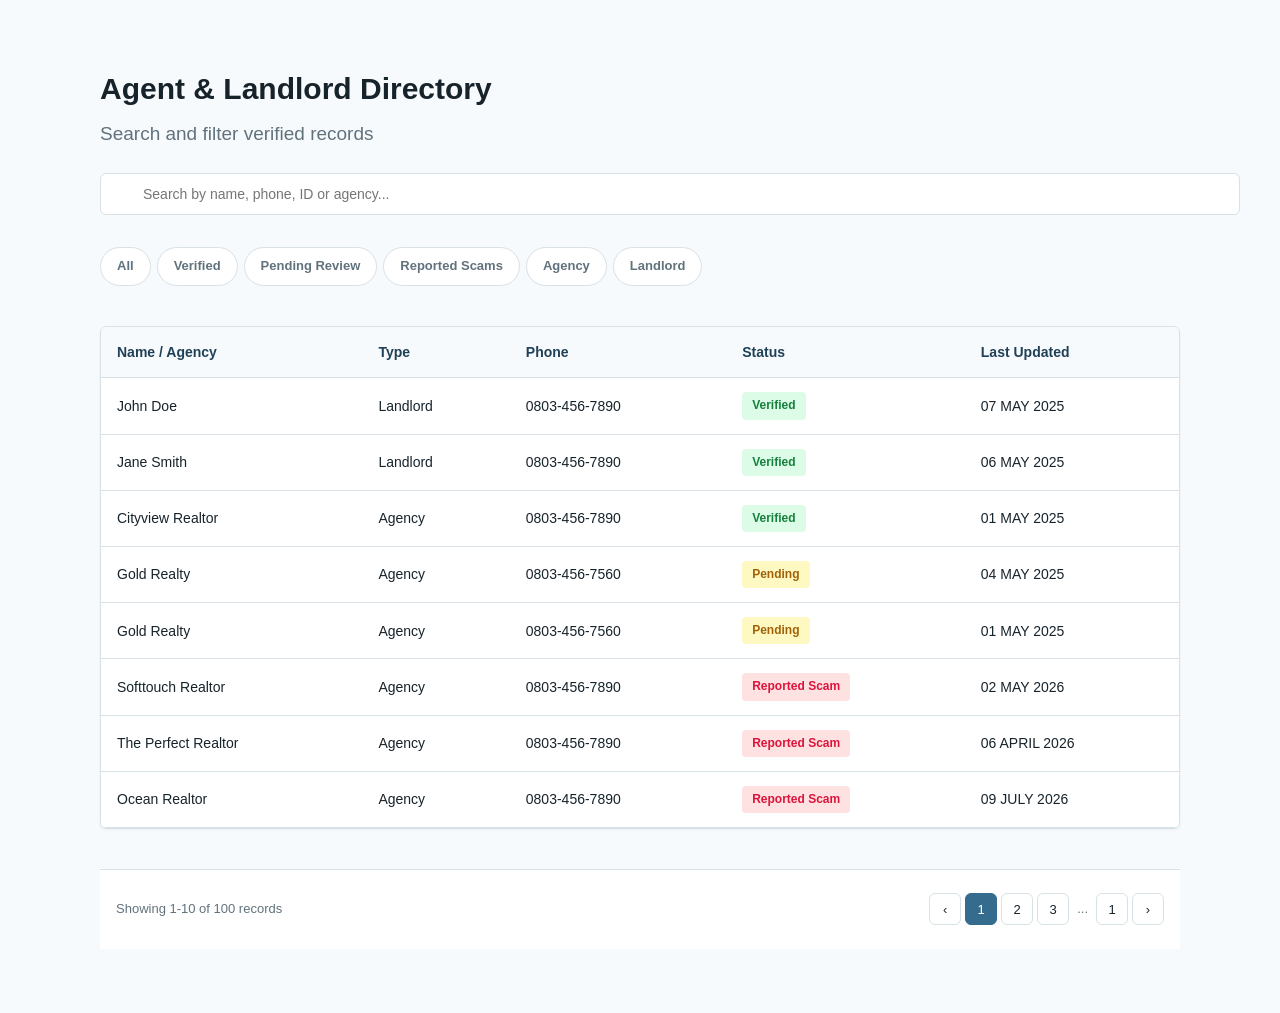
==== directory.html @ 275ce9a8 "save local files before merge" ====
<!DOCTYPE html>
<html lang="en">
<head>
    <meta charset="UTF-8">
    <meta name="viewport" content="width=device-width, initial-scale=1.0">
    <title>Agent & Landlord Directory - Lagos Rent Check</title>
    <link rel="stylesheet" href="https://code.ionicframework.com/ionicons/2.0.1/css/ionicons.min.css">
    <link rel="stylesheet" href="directory.css">
</head>
<body>
<!-- Main Working Page-->
  <section class="directory">
  <div class="wrap">

  <div  class="directory-title">
  <h1 id="title"> Agent & Landlord Directory</h1>
  <p id="sub"> Search and filter verified records</p>
  </div>

  <div class="directory-search">
  <div class="search-box-wrapper">
  <i class="icon ion-ios-search" id="search-icon"></i>
  <input type="text" id="search" placeholder="Search by name, phone, ID or agency...">
  </div>
  
  <div class="directory-filter">
  <btn class="filter-btn">All</btn>
  <btn class="filter-btn">Verified</btn>
  <btn class="filter-btn">Pending Review</btn>
  <btn class="filter-btn">Reported Scams</btn>
  <btn class="filter-btn">Agency</btn>
  <btn class="filter-btn">Landlord</btn>
  </div>

  <div class="directory-results">

  <table class="directory-table">
  <thead>
  <tr>
  <th>Name / Agency</th>
  <th>Type</th>
  <th>Phone</th>
  <th>Status</th>
  <th>Last Updated</th>
  </tr>
  </thead>
  <tbody>

  <thead>
  <tr>
  <td>John Doe</td>
  <td>Landlord</td>
  <td>0803-456-7890</td>
  <td><span class="status-verified">Verified</span></td>
  <td>07 MAY 2025</td>
  </tr>
  </thead>
  <tbody>

 <thead>
  <tr>
  <td>Jane Smith</td>
  <td>Landlord</td>
  <td>0803-456-7890</td>
  <td><span class="status-verified">Verified</span></td>
  <td>06 MAY 2025</td>
  </tr>
  </thead>
  <tbody>
 
  <thead>
  <tr>
  <td>Cityview Realtor</td>
  <td>Agency</td>
  <td>0803-456-7890</td>
  <td><span class="status-verified">Verified</span></td>
  <td>01 MAY 2025</td>
  </tr>
  </thead>
  <tbody>
  
  <thead>
  <tr>
  <td>Gold Realty</td>
  <td>Agency</td>
  <td>0803-456-7560</td>
  <td><span class="status-pending">Pending</span></td>
  <td>04 MAY 2025</td>
  </tr>
  </thead>
  <tbody>

  <thead>
  <tr>
  <td>Gold Realty</td>
  <td>Agency</td>
  <td>0803-456-7560</td>
  <td><span class="status-pending">Pending</span></td>
  <td>01 MAY 2025</td>
  </tr>
  </thead>
  <tbody>

  <thead>
  <tr>
  <td>Softtouch Realtor</td>
  <td>Agency</td>
  <td>0803-456-7890</td>
  <td><span class="status-scam">Reported Scam</span>
  </td>
  <td>02 MAY 2026</td>
  </tr>
  </thead>
  <tbody>
  
  <thead>
  <tr>
  <td>The Perfect Realtor</td>
  <td>Agency</td>
  <td>0803-456-7890</td>
  <td><span class="status-scam">Reported Scam</span>
  </td>
  <td>06 APRIL 2026</td>
  </tr>
  </thead>
  <tbody>
  
  <thead>
  <tr>
  <td>Ocean Realtor</td>
  <td>Agency</td>
  <td>0803-456-7890</td>
  <td><span class="status-scam">Reported Scam</span>
  </td>
  <td>09 JULY 2026</td>
  </tr>
  </thead>
  <tbody>
  </table>
  </div>


  <div class="directory-pagination">
  <p class="directory-count">Showing 1-10 of 100 records</p>
  <div class="directory-page-btns">
  <button class="page-btn arrow">&lsaquo;</button>
  <button class="page-btn active">1</button>
  <button class="page-btn">2</button>
  <button class="page-btn">3</button>
  <span class="dots">...</span>
  <button class="page-btn">1</button>
  <button class="page-btn arrow">&rsaquo;</button>
  </div>
  </div>
  
  </div>
  </section>


</body>
</html>
---- directory.css ----
:root {
    --brand: #356B8C;
  --brand-dark: #1F4057;
  --secondary: #808000;
  --accent: #D6A64F;
  --danger: #DC143C;
  --ink: #17232B;
  --muted: #61727D;
  --paper: #F7FAFC;
  --box: #ffffff;
  --verified: #dcfce7;
  --pending: #fef9c3;
  --ver-shadow:#15803d;
  --danger-shadow:#fee2e2;
  --pending-shadow: #a16207;
  --line: #D8E1E6;
  --font-heading: Arial, Helvetica, sans-serif;
  --font-body: Arial, Helvetica, sans-serif;
  --s1: 6px;
  --s2: 16px;
  --s3: 24px;
  --s4: 40px;
  --s5: 64px;
  --s6: 96px;
  --radius: 6px;
  --wrap: 1080px;
  
}





html{
    width:100%;
    overflow-x:hidden;
}

body{
    width:100%;
    min-width: 0;
    background: var(--paper);
    color: var(--ink);
    font-family: var(--font-body);
    margin: 0;
    line-height: 1.6;
}

.wrap{
    width:100%;
    max-width:var(--wrap);
    margin-inline:auto;
    padding-inline:var(--s2);
}

.directory{
    background-color: var(--paper);
    padding-block:var(--s4);
}

.directory-title{
    margin-bottom:var(--s3);
}

#title{
    font-size:30px;
    font-weight: 790;
    margin-bottom:var(--s1);
}

#sub{
    font-size:19px;
    margin:0%;
    color: var(--muted)
}

.directory-search{
    display:flex;
    flex-direction:column;
    gap:var( --s2);
    margin-bottom:var(--s3)
}

.search-box-wrapper {
  position: relative;
  width: 100%;
  max-width: var(--wrap); /* Adjust width as preferred */
  margin-bottom: var(--s2);
}

#search {
  width: 100%;
  padding: 12px 16px 12px 42px; /* Left padding makes room for the icon */
  border: 1px solid var(--line);
  border-radius: var(--radius);
  outline: none;
  background-color: var(--box);
  color: var(--ink);
  font-family: var(--font-body);
  font-size: 14px;
  transition: border-color 0.2s ease, box-shadow 0.2s ease;
}

#search:focus {
  border-color: var(--brand);
  box-shadow: 0 0 0 3px rgba(53, 107, 140, 0.15);
}

#search-icon {
  position: absolute;
  left: 14px;
  top: 50%;
  transform: translateY(-50%);
  color: var(--muted);
  font-size: 16px;
  pointer-events: none; 
}

.directory-filter {
  display: flex;
  flex-wrap: wrap;
  gap: var(--s1);
  margin-bottom: var(--s3);
  width: 100%;
}

.filter-btn {
  padding: 8px 16px;
  font-size: 13px;
  font-family: var(--font-body);
  font-weight: 700;
  border: 1px solid var(--line);
  border-radius: 20px;
  background-color: var(--box);
  color: var(--muted);
  cursor: pointer;
  transition: all 0.2s ease;
}

.filter-btn:hover, 
.filter-btn.active {
  background-color: var(--brand-dark);
  color: #ffffff;
  border-color: var(--brand-dark);
}

.directory-results {
  background: var(--box);
  border: 1px solid var(--line);
  border-radius: var(--radius);
  overflow-x: auto;
  -webkit-overflow-scrolling: touch;
  box-shadow: 0 1px 3px rgba(23, 35, 43, 0.05);
  margin-bottom: var(--s3);
}

.directory-table {
  width: 100%;
  border-collapse: collapse;
  text-align: left;
  font-size: 14px;
}

.directory-table th {
  background-color: var(--paper);
  color: var(--brand-dark);
  font-family: var(--font-heading);
  font-weight: 600;
  padding: 14px var(--s2);
  border-bottom: 1px solid var(--line);
  white-space: nowrap;
}

.directory-table td {
  padding: 14px var(--s2);
  color: var(--ink);
  border-bottom: 1px solid var(--line);
  white-space: nowrap;
}

.directory-table tbody tr:last-child td {
  border-bottom: none;
}

.directory-table tbody tr:hover {
  background-color: var(--paper);
}

.directory-table td span {
  display: inline-block;
  padding: 4px 10px;
  font-size: 12px;
  font-weight: 600;
  border-radius: 4px;
  text-transform: capitalize;
}

.status-verified {
  background-color: var(--verified);
  color: var(--ver-shadow);
}

.status-pending {
  background-color: var(--pending);
  color: var(--pending-shadow);
}

.status-scam {
  background-color: var(--danger-shadow);
  color: var(--danger);
}

.directory-pagination {
  display: flex;
  justify-content: space-between;
  align-items: center;
  padding: var(--s2);
  background-color: var(--box);
  border-top: 1px solid var(--line);
  font-size: 13px;
  color: var(--muted);
  flex-wrap: wrap;
  gap: var(--s2);
}

.directory-page-btns {
  display: flex;
  align-items: center;
  gap: 4px;
}

.page-btn {
  min-width: 32px;
  height: 32px;
  padding: 0 8px;
  display: flex;
  align-items: center;
  justify-content: center;
  font-size: 13px;
  font-family: var(--font-body);
  font-weight: 500;
  border: 1px solid var(--line);
  border-radius: var(--radius);
  background-color: var(--box);
  color: var(--ink);
  cursor: pointer;
  transition: all 0.2s ease;
}

.page-btn:hover {
  background-color: var(--paper);
}

.page-btn.active {
  background-color: var(--brand);
  color: #ffffff;
  border-color: var(--brand);
}

.directory-page-btns .dots {
  padding: 0 4px;
  color: var(--muted);
}

@media (max-width: 700px) {
  .directory-pagination {
    flex-direction: column;
    align-items: flex-start;
  }
}
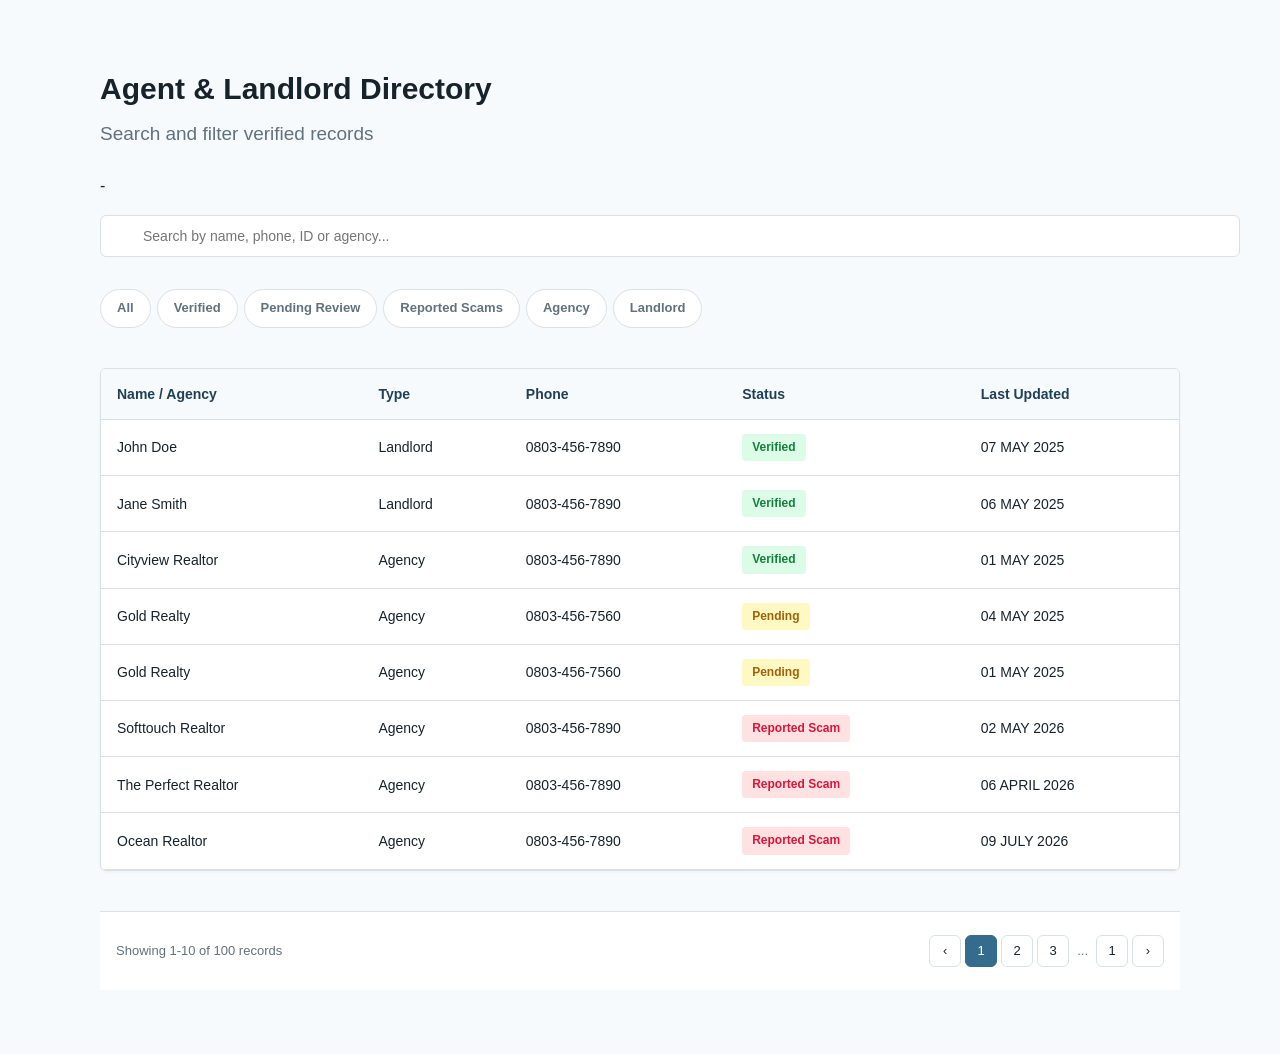
==== commit 48abea49: "Add initial project files and README" ====
--- a/directory.html
+++ b/directory.html
@@ -17,7 +17,7 @@
   <p id="sub"> Search and filter verified records</p>
   </div>
 
-  <div class="directory-search">
+  <div class="directory-search"> -
   <div class="search-box-wrapper">
   <i class="icon ion-ios-search" id="search-icon"></i>
   <input type="text" id="search" placeholder="Search by name, phone, ID or agency...">
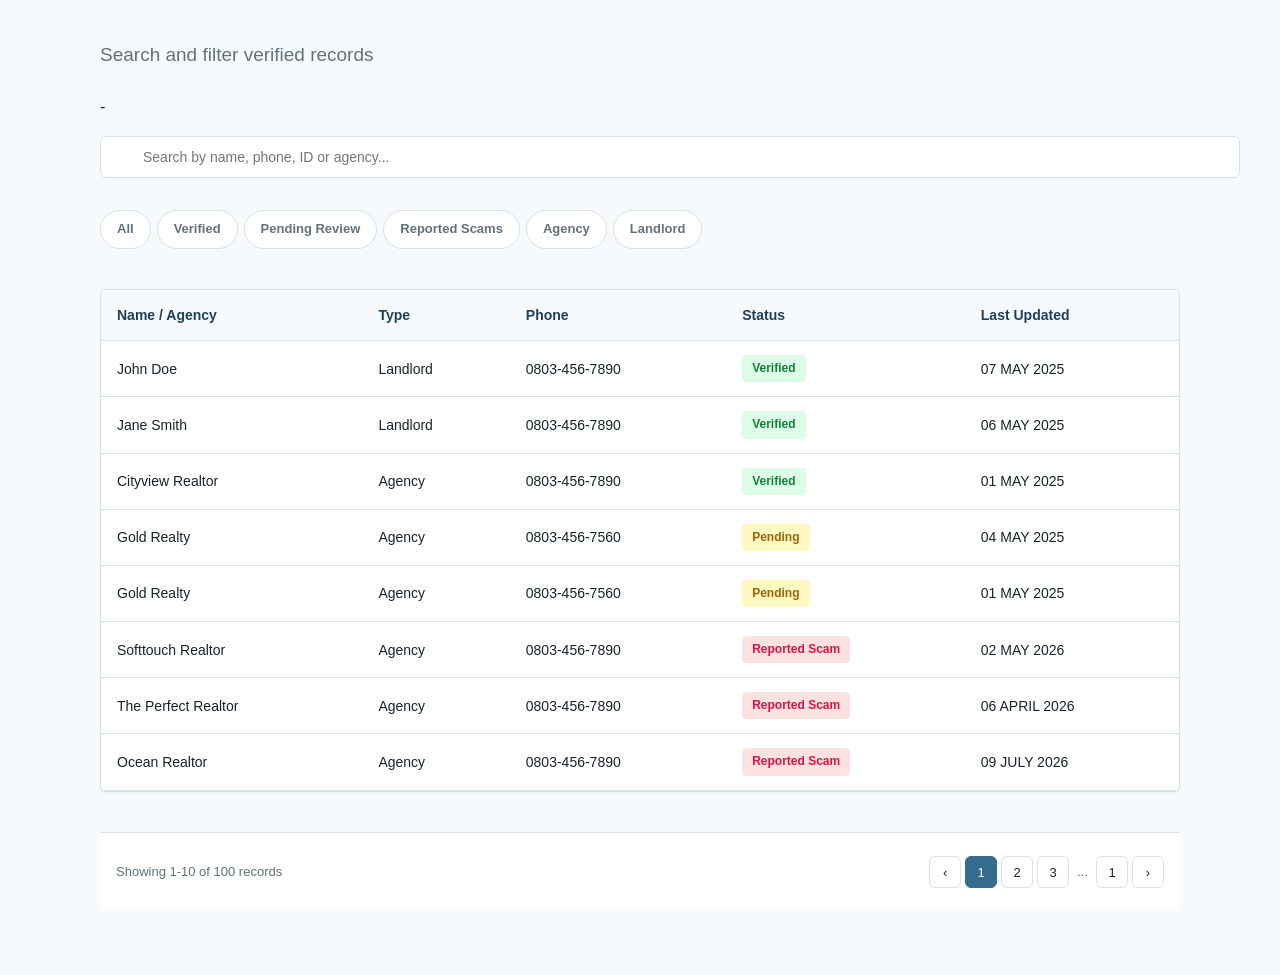
==== commit fda4f38c: "Merge remote README and update project files" ====
--- a/directory.html
+++ b/directory.html
@@ -13,7 +13,6 @@
   <div class="wrap">
 
   <div  class="directory-title">
-  <h1 id="title"> Agent & Landlord Directory</h1>
   <p id="sub"> Search and filter verified records</p>
   </div>
 
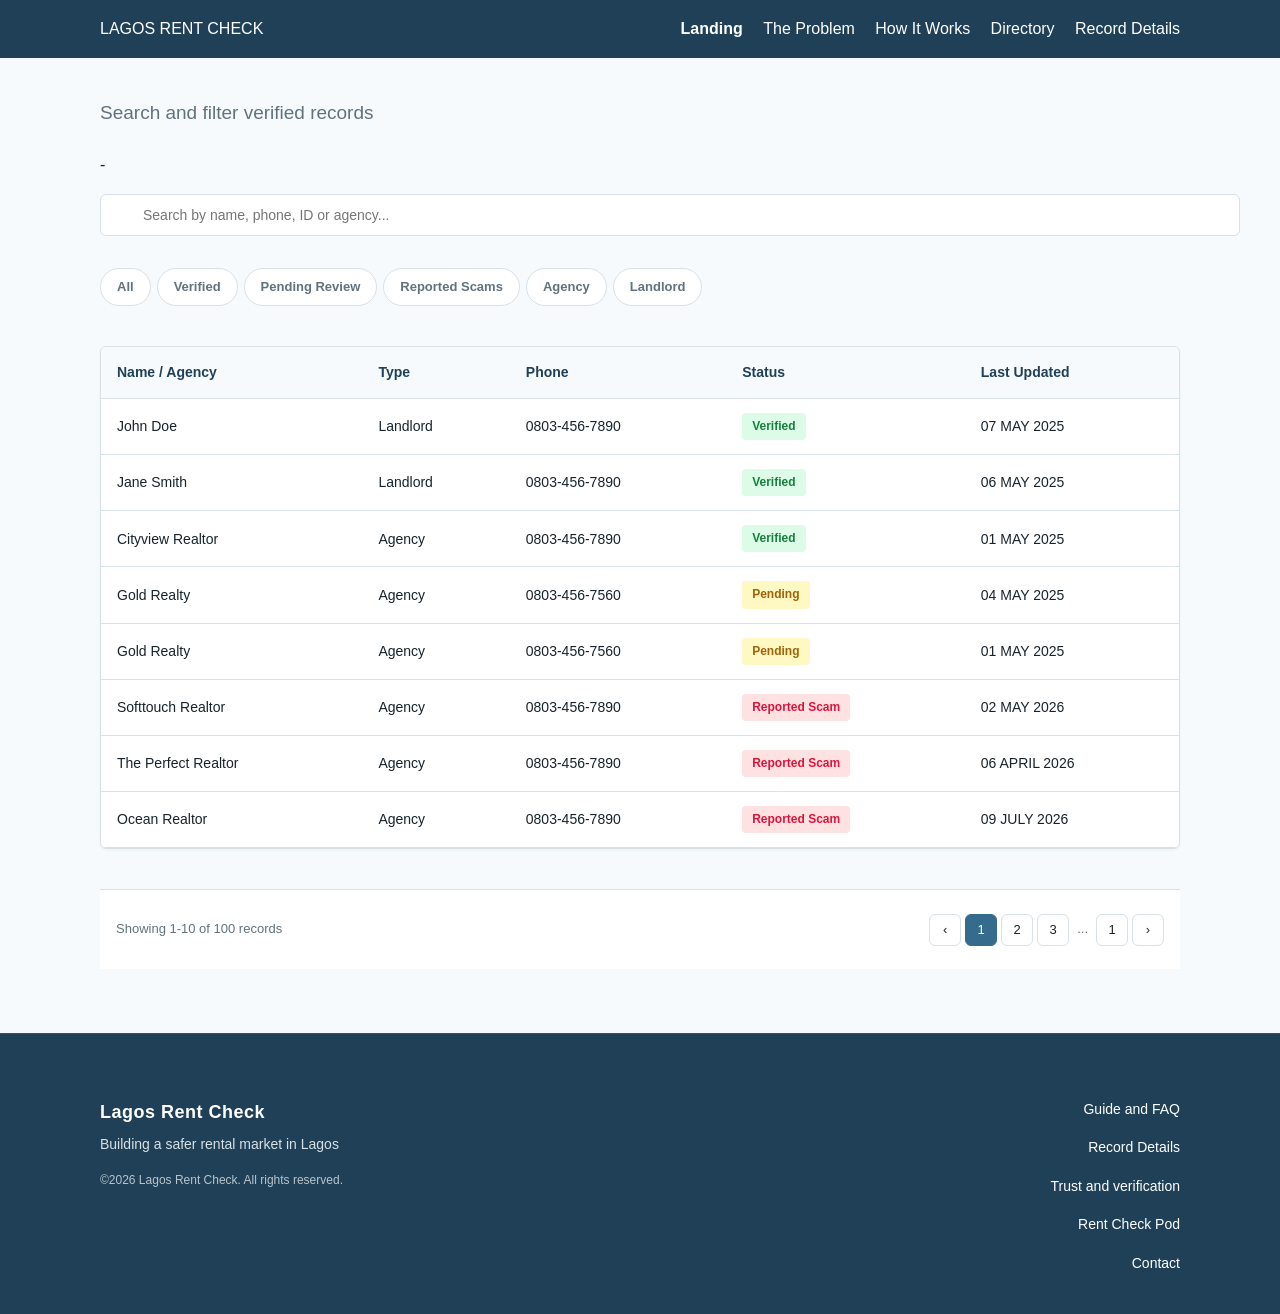
==== commit 5ab85150: "adding header and footer and styling them" ====
--- a/directory.html
+++ b/directory.html
@@ -8,6 +8,22 @@
     <link rel="stylesheet" href="directory.css">
 </head>
 <body>
+
+<header>
+    <div class="wrap nav-container">
+      <div class="logo">
+        <span>LAGOS RENT CHECK</span>
+      </div>
+      <nav aria-label="Main navigation">
+        <a href="index.html" class="active">Landing</a>
+        <a href="the-problem.html">The Problem</a>
+        <a href="how-it-works.html">How It Works</a>
+        <a href="directory.html">Directory</a>
+        <a href="record-detail.html">Record Details</a>
+      </nav>
+    </div>
+  </header>
+
 <!-- Main Working Page-->
   <section class="directory">
   <div class="wrap">
@@ -155,6 +171,23 @@
   </div>
   </section>
 
+  <footer>
+    <div class="wrap footer-container">
+      <div>
+        <div class="logo">Lagos Rent Check</div>
+        <p class="muted-text">Building a safer rental market in Lagos</p>
+        <p class="copyright">©2026 Lagos Rent Check. All rights reserved.</p>
+      </div>
+      <div class="footer-links">
+        <a href="faq.html">Guide and FAQ</a>
+        <a href="record-detail.html">Record Details</a>
+        <a href="trust-verification.html">Trust and verification</a>
+        <a href="pod.html">Rent Check Pod</a>
+        <a href="contact.html">Contact</a>
+      </div>
+    </div>
+  </footer>
+
 
 </body>
 </html>
--- a/directory.css
+++ b/directory.css
@@ -28,10 +28,6 @@
   
 }
 
-
-
-
-
 html{
     width:100%;
     overflow-x:hidden;
@@ -53,6 +49,32 @@
     margin-inline:auto;
     padding-inline:var(--s2);
 }
+
+header {
+  background-color: var(--brand-dark);
+  padding: var(--s2) 0;
+  color: white;
+}
+
+.nav-container {
+  display: flex;
+  justify-content: space-between;
+  align-items: center;
+  flex-wrap: wrap;
+  gap: var(--s2);
+}
+
+nav a {
+  color: white;
+  text-decoration: none;
+  margin-left: var(--s2);
+  font-size: 16px;
+}
+
+nav a.active { 
+  font-weight: bold; 
+}
+
 
 .directory{
     background-color: var(--paper);
@@ -263,6 +285,60 @@
   color: var(--muted);
 }
 
+footer {
+  background-color: var(--brand-dark);
+  color: #FFFFFF;
+  padding: var(--s5) 0 var(--s4) 0;
+  border-top: 1px solid rgba(255, 255, 255, 0.1);
+}
+
+.footer-container {
+  display: flex;
+  justify-content: space-between;
+  align-items: flex-start;
+  gap: var(--s4);
+}
+
+footer .logo {
+  font-size: 18px;
+  font-weight: bold;
+  letter-spacing: 0.5px;
+  margin-bottom: var(--s1);
+  color: #FFFFFF;
+}
+
+.muted-text {
+  color: var(--line);
+  font-size: 14px;
+  margin: 0 0 var(--s2) 0;
+}
+
+.copyright {
+  color: #B8C5CC;
+  font-size: 12px;
+  margin: 0;
+}
+
+.footer-links {
+  display: flex;
+  flex-direction: column;
+  align-items: flex-end;
+  gap: var(--s2);
+}
+
+.footer-links a {
+  color: #FFFFFF;
+  text-decoration: none;
+  font-size: 14px;
+  transition: opacity 0.2s ease;
+}
+
+.footer-links a:hover {
+  opacity: 0.8;
+  text-decoration: underline;
+}
+
+
 @media (max-width: 700px) {
   .directory-pagination {
     flex-direction: column;
